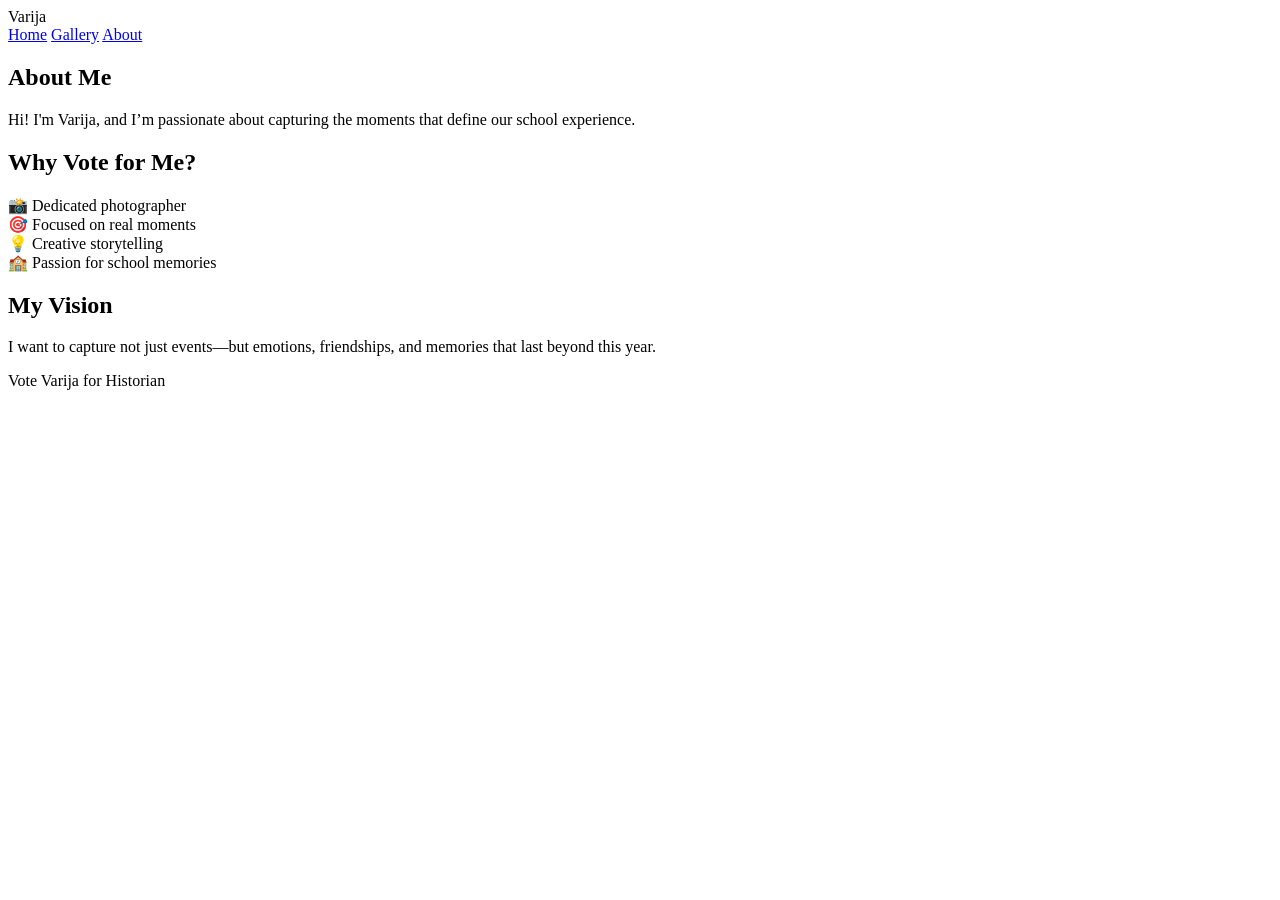
==== about.html @ 257d4336 "first commit" ====
<!DOCTYPE html>
<html lang="en">
<head>
  <meta charset="UTF-8">
  <title>About Me</title>
  <link rel="stylesheet" href="css/styles.css">
</head>
<body>

<header class="navbar">
  <div class="logo">Varija</div>
  <nav>
    <a href="index.html">Home</a>
    <a href="gallery.html">Gallery</a>
    <a href="about.html" class="active">About</a>
  </nav>
</header>

<section class="section">
  <h1>About Me</h1>
  <p class="center">
    Hi! I'm Varija, and I’m passionate about capturing the moments that define our school experience.
  </p>
</section>

<section class="section alt">
  <h2>Why Vote for Me?</h2>
  <div class="card-grid text">
    <div class="card">📸 Dedicated photographer</div>
    <div class="card">🎯 Focused on real moments</div>
    <div class="card">💡 Creative storytelling</div>
    <div class="card">🏫 Passion for school memories</div>
  </div>
</section>

<section class="section">
  <h2>My Vision</h2>
  <p class="center">
    I want to capture not just events—but emotions, friendships, and memories that last beyond this year.
  </p>
</section>

<footer>
  <p>Vote Varija for Historian</p>
</footer>

</body>
</html>
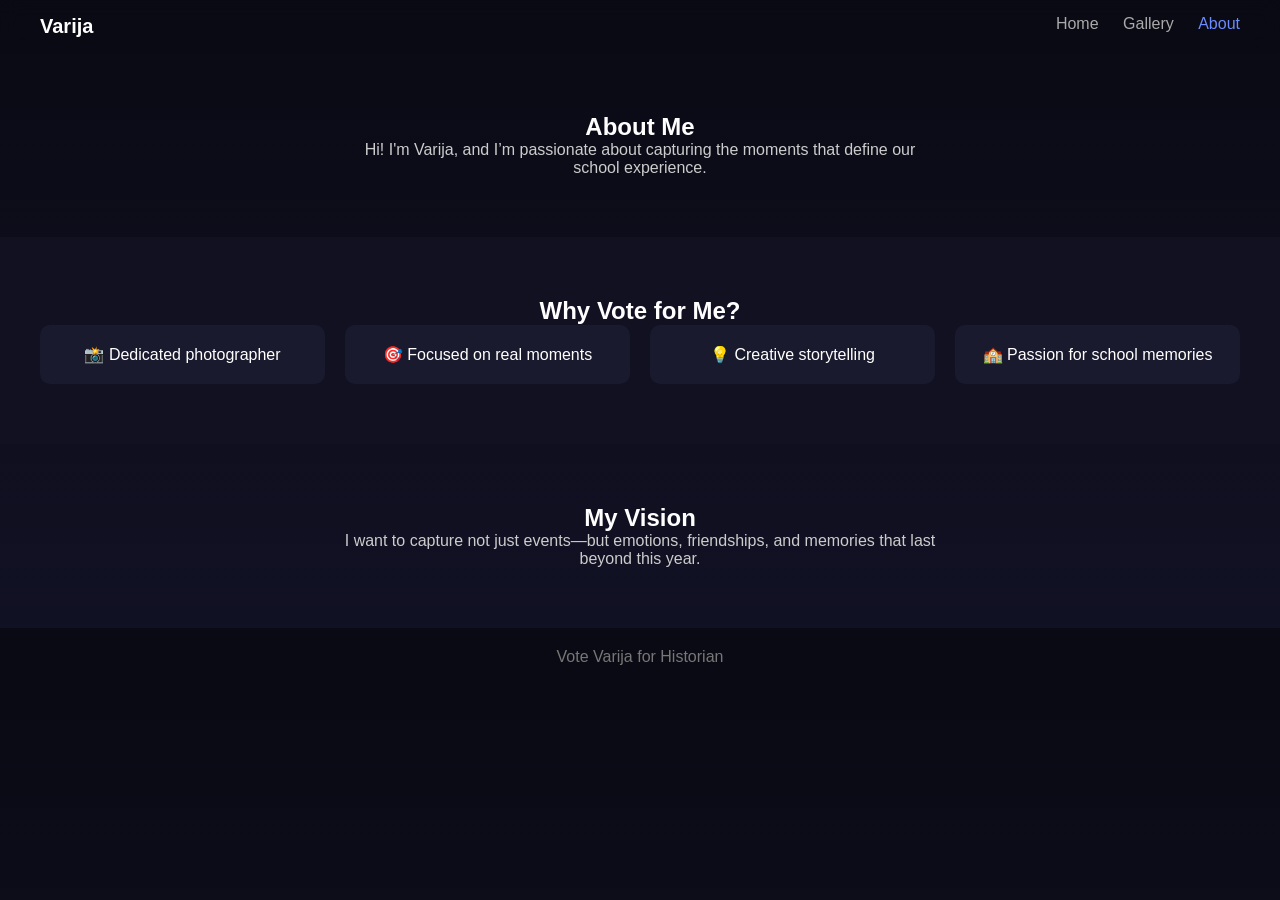
==== commit 98caa176: "Add files via upload" ====
--- a/about.html
+++ b/about.html
@@ -1,48 +1,47 @@
-<!DOCTYPE html>
-<html lang="en">
-<head>
-  <meta charset="UTF-8">
-  <title>About Me</title>
-  <link rel="stylesheet" href="css/styles.css">
-</head>
-<body>
-
-<header class="navbar">
-  <div class="logo">Varija</div>
-  <nav>
-    <a href="index.html">Home</a>
-    <a href="gallery.html">Gallery</a>
-    <a href="about.html" class="active">About</a>
-  </nav>
-</header>
-
-<section class="section">
-  <h1>About Me</h1>
-  <p class="center">
-    Hi! I'm Varija, and I’m passionate about capturing the moments that define our school experience.
-  </p>
-</section>
-
-<section class="section alt">
-  <h2>Why Vote for Me?</h2>
-  <div class="card-grid text">
-    <div class="card">📸 Dedicated photographer</div>
-    <div class="card">🎯 Focused on real moments</div>
-    <div class="card">💡 Creative storytelling</div>
-    <div class="card">🏫 Passion for school memories</div>
-  </div>
-</section>
-
-<section class="section">
-  <h2>My Vision</h2>
-  <p class="center">
-    I want to capture not just events—but emotions, friendships, and memories that last beyond this year.
-  </p>
-</section>
-
-<footer>
-  <p>Vote Varija for Historian</p>
-</footer>
-
-</body>
+<!DOCTYPE html>
+<html lang="en">
+<head>
+  <meta charset="UTF-8">
+  <title>About Me</title>
+  <link rel="stylesheet" href="./styles.css"></head>
+<body>
+
+<header class="navbar">
+  <div class="logo">Varija</div>
+  <nav>
+    <a href="index.html">Home</a>
+    <a href="gallery.html">Gallery</a>
+    <a href="about.html" class="active">About</a>
+  </nav>
+</header>
+
+<section class="section">
+  <h1>About Me</h1>
+  <p class="center">
+    Hi! I'm Varija, and I’m passionate about capturing the moments that define our school experience.
+  </p>
+</section>
+
+<section class="section alt">
+  <h2>Why Vote for Me?</h2>
+  <div class="card-grid text">
+    <div class="card">📸 Dedicated photographer</div>
+    <div class="card">🎯 Focused on real moments</div>
+    <div class="card">💡 Creative storytelling</div>
+    <div class="card">🏫 Passion for school memories</div>
+  </div>
+</section>
+
+<section class="section">
+  <h2>My Vision</h2>
+  <p class="center">
+    I want to capture not just events—but emotions, friendships, and memories that last beyond this year.
+  </p>
+</section>
+
+<footer>
+  <p>Vote Varija for Historian</p>
+</footer>
+
+</body>
 </html>
--- a/styles.css
+++ b/styles.css
@@ -0,0 +1,171 @@
+/* RESET */
+* {
+  margin: 0;
+  padding: 0;
+  box-sizing: border-box;
+}
+
+body {
+  font-family: 'Segoe UI', sans-serif;
+  background: linear-gradient(to bottom, #0a0a14, #121226);
+  color: white;
+}
+
+/* NAVBAR */
+.navbar {
+  position: sticky;
+  top: 0;
+  display: flex;
+  justify-content: space-between;
+  padding: 15px 40px;
+  background: rgba(10,10,20,0.9);
+  backdrop-filter: blur(10px);
+}
+
+.navbar a {
+  color: #aaa;
+  margin-left: 20px;
+  text-decoration: none;
+  transition: 0.3s;
+}
+
+.navbar a:hover,
+.navbar .active {
+  color: #6c8cff;
+}
+
+.logo {
+  font-weight: bold;
+  font-size: 20px;
+}
+
+/* HERO */
+.hero {
+  height: 90vh;
+  display: flex;
+  justify-content: center;
+  align-items: center;
+  text-align: center;
+  background: radial-gradient(circle at center, #1a1a40, #0a0a14);
+}
+
+.hero h1 {
+  font-size: 3em;
+}
+
+.hero p {
+  margin: 15px 0;
+  color: #bbb;
+}
+
+/* BUTTON */
+.btn {
+  background: #6c8cff;
+  padding: 12px 25px;
+  color: white;
+  text-decoration: none;
+  border-radius: 8px;
+  transition: 0.3s;
+}
+
+.btn:hover {
+  background: #4a6cff;
+}
+
+/* SECTIONS */
+.section {
+  padding: 60px 40px;
+  text-align: center;
+}
+
+.section.alt {
+  background: #111122;
+}
+
+.center {
+  max-width: 600px;
+  margin: auto;
+  color: #ccc;
+}
+
+/* GRID */
+.card-grid {
+  display: grid;
+  grid-template-columns: repeat(auto-fit, minmax(200px, 1fr));
+  gap: 20px;
+}
+
+.card-grid img {
+  width: 100%;
+  border-radius: 10px;
+  transition: 0.3s;
+}
+
+.card-grid img:hover {
+  transform: scale(1.05);
+}
+
+/* TEXT CARDS */
+.card {
+  background: #1a1a2e;
+  padding: 20px;
+  border-radius: 10px;
+}
+
+/* GALLERY */
+.gallery {
+  display: grid;
+  grid-template-columns: repeat(auto-fit, minmax(250px, 1fr));
+  gap: 15px;
+  padding: 40px;
+}
+
+.gallery img {
+  width: 100%;
+  border-radius: 10px;
+  cursor: pointer;
+  transition: 0.3s;
+}
+
+.gallery img:hover {
+  transform: scale(1.05);
+}
+
+/* MODAL */
+.modal {
+  display: none;
+  position: fixed;
+  top: 0;
+  left: 0;
+  width: 100%;
+  height: 100%;
+  background: rgba(0,0,0,0.9);
+  justify-content: center;
+  align-items: center;
+}
+
+.modal img {
+  max-width: 80%;
+}
+
+#close {
+  position: absolute;
+  top: 20px;
+  right: 40px;
+  font-size: 30px;
+  cursor: pointer;
+}
+
+/* TITLE */
+.page-title {
+  text-align: center;
+  margin-top: 40px;
+}
+
+/* FOOTER */
+footer {
+  text-align: center;
+  padding: 20px;
+  background: #0a0a14;
+  color: #777;
+}
